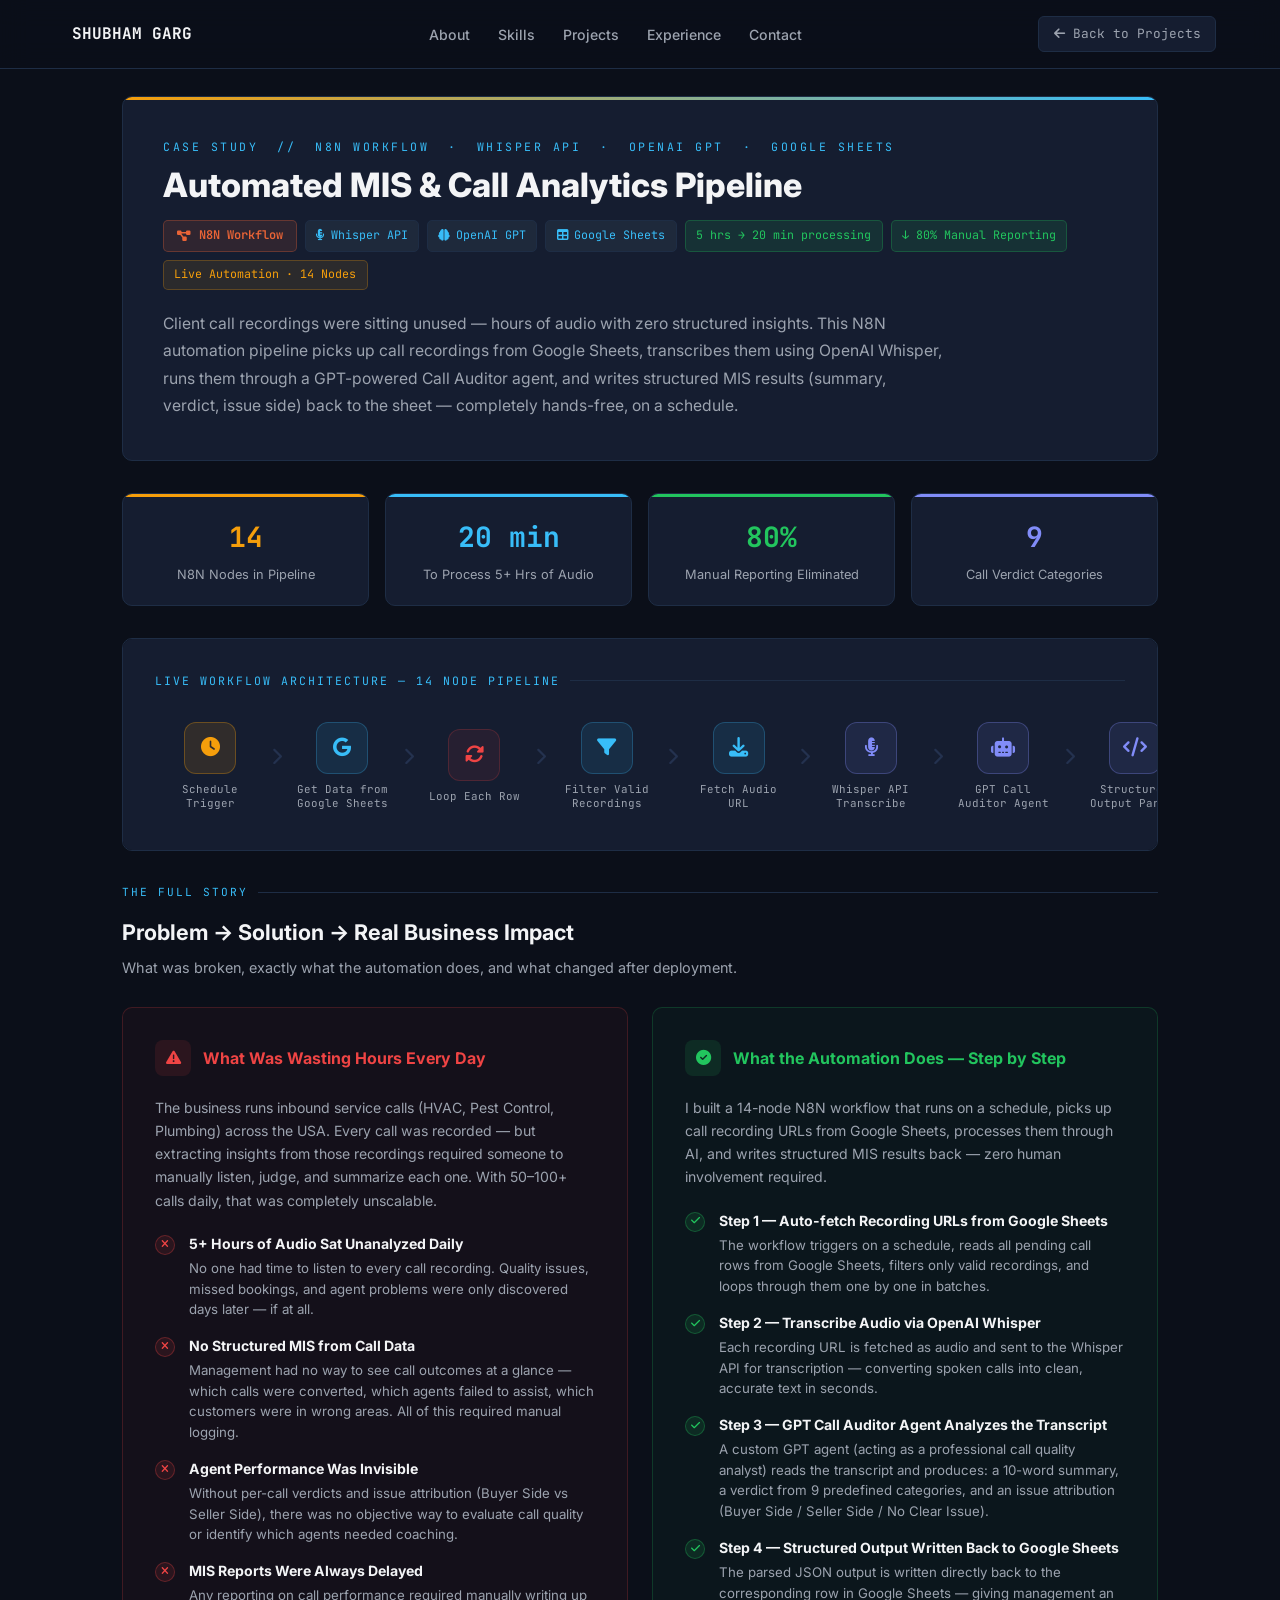
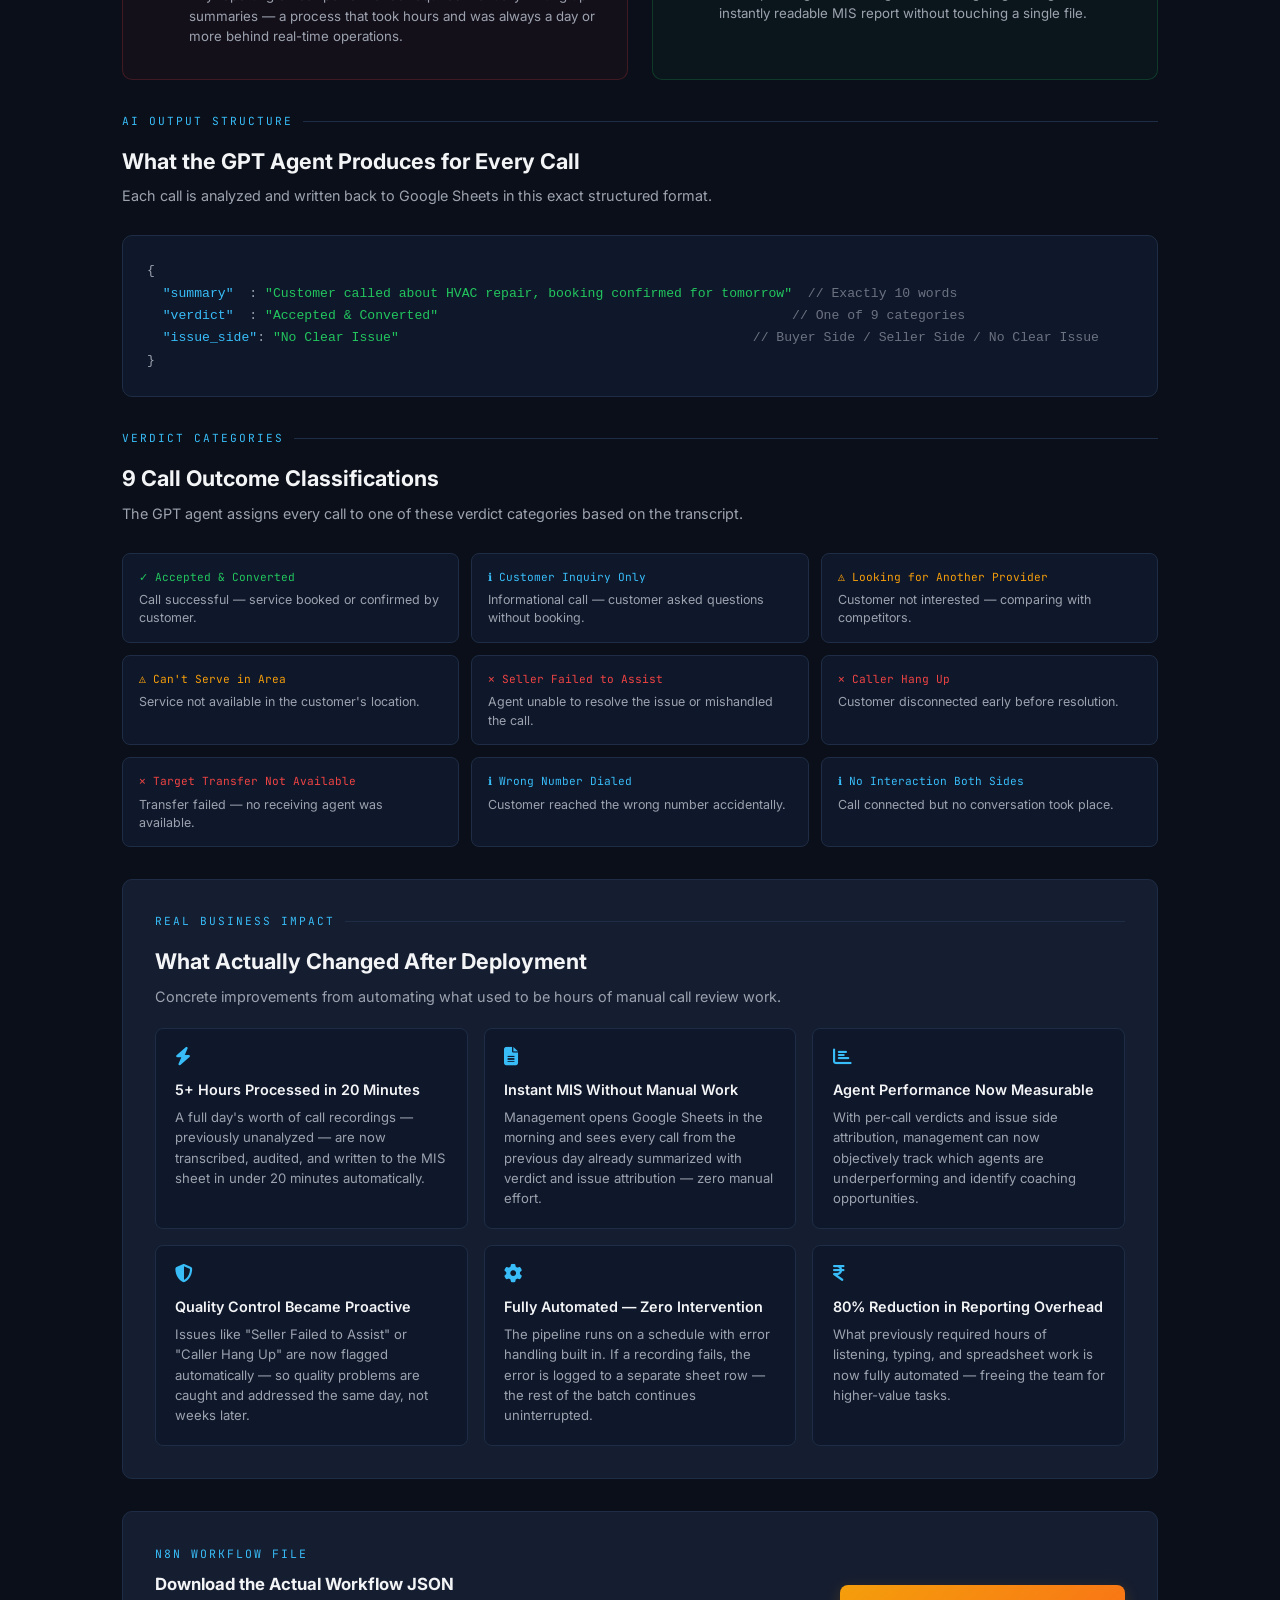
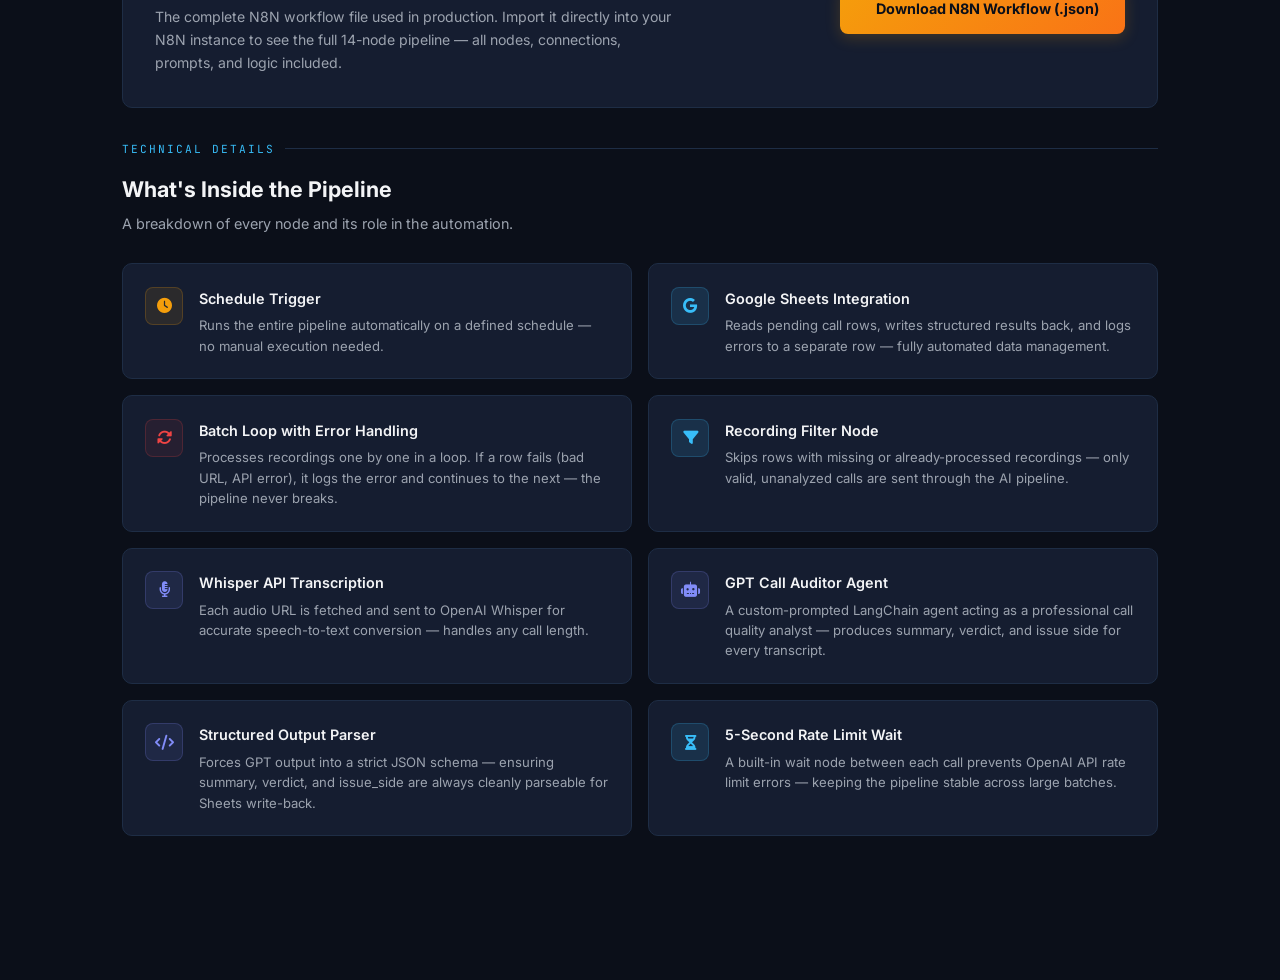
==== call-analytics.html @ 80f6475e "Add files via upload" ====
<!DOCTYPE html>
<html lang="en">
<head>
    <meta charset="UTF-8">
    <meta name="viewport" content="width=device-width, initial-scale=1.0">
    <title>Automated Call Analytics Pipeline | Shubham Garg</title>
    <link rel="preconnect" href="https://fonts.googleapis.com">
    <link rel="preconnect" href="https://fonts.gstatic.com" crossorigin>
    <link href="https://fonts.googleapis.com/css2?family=Inter:wght@300;400;500;600;700;800&family=JetBrains+Mono:wght@400;500&display=swap" rel="stylesheet">
    <link rel="stylesheet" href="https://cdnjs.cloudflare.com/ajax/libs/font-awesome/6.4.0/css/all.min.css">
    <style>
        :root{
            --bg:#0B0F19;--card:#151D30;--card2:#0F172A;
            --accent:#38BDF8;--accent-dim:rgba(56,189,248,.12);--accent-glow:rgba(56,189,248,.25);
            --green:#22C55E;--green-dim:rgba(34,197,94,.12);
            --red:#EF4444;--red-dim:rgba(239,68,68,.1);
            --amber:#F59E0B;--amber-dim:rgba(245,158,11,.1);
            --purple:#818CF8;--purple-dim:rgba(129,140,248,.1);
            --t1:#F3F4F6;--t2:#9CA3AF;--t3:#6B7280;
            --border:#1E2D45;--border-light:#24324F;
            --sans:'Inter',sans-serif;--mono:'JetBrains Mono',monospace;--r:10px;
        }
        *{margin:0;padding:0;box-sizing:border-box}
        html{scroll-behavior:smooth}
        body{background:var(--bg);color:var(--t1);font-family:var(--sans);line-height:1.65;padding-bottom:5rem}
        ::-webkit-scrollbar{width:6px}
        ::-webkit-scrollbar-track{background:var(--bg)}
        ::-webkit-scrollbar-thumb{background:var(--border-light);border-radius:3px}
        ::-webkit-scrollbar-thumb:hover{background:var(--accent)}

        /* NAV */
        nav{position:fixed;top:0;left:0;width:100%;background:rgba(11,15,25,.92);
            backdrop-filter:blur(14px);border-bottom:1px solid var(--border);z-index:1000;
            display:flex;justify-content:space-between;align-items:center;padding:1rem 5%}
        .nav-logo{font-family:var(--mono);font-size:1rem;font-weight:700;color:var(--t1);
            display:flex;align-items:center;gap:.5rem;text-decoration:none}
        .nav-logo i{color:var(--accent)}
        .nav-links{display:flex;list-style:none;gap:1.75rem}
        .nav-links a{color:var(--t2);text-decoration:none;font-size:.88rem;font-weight:500;transition:color .25s}
        .nav-links a:hover{color:var(--accent)}
        .nav-back{display:inline-flex;align-items:center;gap:.5rem;color:var(--t2);text-decoration:none;
            font-family:var(--mono);font-size:.8rem;background:var(--card);
            border:1px solid var(--border);padding:.4rem .9rem;border-radius:6px;transition:all .25s}
        .nav-back:hover{color:var(--accent);border-color:var(--accent)}

        /* LAYOUT */
        .container{max-width:1100px;margin:0 auto;padding:6rem 2rem 2rem}

        /* HERO CARD */
        .proj-hero{padding:2.5rem;background:var(--card);border:1px solid var(--border);
            border-radius:var(--r);margin-bottom:2rem;position:relative;overflow:hidden}
        .eyebrow{font-family:var(--mono);font-size:.72rem;color:var(--accent);text-transform:uppercase;
            letter-spacing:2.5px;margin-bottom:.6rem;display:block}
        .proj-title{font-size:2.1rem;font-weight:800;margin-bottom:1rem;line-height:1.15}
        .proj-summary{color:var(--t2);font-size:.98rem;max-width:780px;line-height:1.75}
        .pill-row{display:flex;flex-wrap:wrap;gap:.5rem;margin-bottom:1.25rem}
        .pill{font-family:var(--mono);font-size:.73rem;background:#1E293B;color:var(--accent);
            padding:.28rem .65rem;border-radius:5px;border:1px solid var(--border)}
        .pill.green{color:var(--green);background:var(--green-dim);border-color:rgba(34,197,94,.25)}
        .pill.amber{color:var(--amber);background:var(--amber-dim);border-color:rgba(245,158,11,.25)}
        .pill.purple{color:var(--purple);background:var(--purple-dim);border-color:rgba(129,140,248,.25)}

        /* KPI ROW */
        .kpi-row{display:grid;grid-template-columns:repeat(4,1fr);gap:1rem;margin-bottom:2rem}
        .kpi{background:var(--card);border:1px solid var(--border);border-radius:var(--r);
            padding:1.25rem 1.5rem;position:relative;overflow:hidden;text-align:center}
        .kpi::before{content:'';position:absolute;top:0;left:0;width:100%;height:3px}
        .kpi.blue::before{background:var(--accent)}
        .kpi.green::before{background:var(--green)}
        .kpi.amber::before{background:var(--amber)}
        .kpi.purple::before{background:var(--purple)}
        .kpi-val{font-family:var(--mono);font-size:1.75rem;font-weight:700;margin-bottom:.25rem}
        .kpi.blue .kpi-val{color:var(--accent)}
        .kpi.green .kpi-val{color:var(--green)}
        .kpi.amber .kpi-val{color:var(--amber)}
        .kpi.purple .kpi-val{color:var(--purple)}
        .kpi-label{font-size:.8rem;color:var(--t2)}

        /* DASHBOARD FRAME */
        .frame-wrap{background:var(--card);border:1px solid var(--border);border-radius:var(--r);
            overflow:hidden;margin-bottom:2rem;box-shadow:0 12px 40px rgba(0,0,0,.5)}
        .frame-bar{background:var(--card2);padding:.85rem 1.25rem;
            display:flex;justify-content:space-between;align-items:center;
            font-family:var(--mono);font-size:.76rem;color:var(--t2)}
        .frame-bar.top{border-bottom:1px solid var(--border)}
        .frame-bar.bottom{border-top:1px solid var(--border)}
        .fdot{width:8px;height:8px;border-radius:50%;display:inline-block;margin-right:.4rem}
        .fdot.blue{background:var(--accent)}
        .fdot.green{background:var(--green)}
        .iframe-std{position:relative;width:100%;padding-bottom:56.25%;background:var(--card2)}
        .iframe-std iframe{position:absolute;top:0;left:0;width:100%;height:100%;border:none}
        .iframe-tall{position:relative;width:100%;height:650px;background:var(--card2)}
        .iframe-tall iframe{width:100%;height:100%;border:none}

        /* SECTION */
        .sec{margin-bottom:1.75rem}
        .sec-label{font-family:var(--mono);font-size:.7rem;color:var(--accent);text-transform:uppercase;
            letter-spacing:2px;margin-bottom:.85rem;display:flex;align-items:center;gap:.6rem}
        .sec-label::after{content:'';flex:1;height:1px;background:var(--border)}
        .sec-title{font-size:1.35rem;font-weight:700;margin-bottom:.3rem}
        .sec-sub{font-size:.9rem;color:var(--t2);margin-bottom:1.5rem;line-height:1.6}

        /* STORY GRID */
        .story-grid{display:grid;grid-template-columns:1fr 1fr;gap:1.5rem;margin-bottom:2rem}
        .story-card{border-radius:var(--r);padding:2rem;border:1px solid var(--border)}
        .story-card.problem{background:rgba(239,68,68,.04);border-color:rgba(239,68,68,.2)}
        .story-card.solution{background:rgba(34,197,94,.04);border-color:rgba(34,197,94,.2)}
        .story-head{display:flex;align-items:center;gap:.75rem;margin-bottom:1.25rem}
        .sicon{width:36px;height:36px;border-radius:8px;display:flex;align-items:center;
            justify-content:center;font-size:.95rem;flex-shrink:0}
        .problem .sicon{background:var(--red-dim);color:var(--red)}
        .solution .sicon{background:var(--green-dim);color:var(--green)}
        .story-head h3{font-size:1rem;font-weight:700}
        .problem .story-head h3{color:var(--red)}
        .solution .story-head h3{color:var(--green)}
        .story-intro{font-size:.88rem;color:var(--t2);margin-bottom:1.25rem;line-height:1.65}
        .ps-list{list-style:none;display:flex;flex-direction:column;gap:.9rem}
        .ps-item{display:flex;gap:.85rem;align-items:flex-start}
        .psdot{width:20px;height:20px;border-radius:50%;flex-shrink:0;display:flex;align-items:center;
            justify-content:center;font-size:.65rem;margin-top:3px}
        .problem .psdot{background:var(--red-dim);color:var(--red);border:1px solid rgba(239,68,68,.3)}
        .solution .psdot{background:var(--green-dim);color:var(--green);border:1px solid rgba(34,197,94,.3)}
        .ps-text strong{display:block;font-size:.88rem;color:var(--t1);margin-bottom:.18rem}
        .ps-text p{font-size:.83rem;color:var(--t2);line-height:1.55}

        /* IMPACT SECTION */
        .impact-wrap{background:var(--card);border:1px solid var(--border);border-radius:var(--r);
            padding:2rem;margin-bottom:2rem}
        .impact-grid{display:grid;grid-template-columns:repeat(3,1fr);gap:1rem;margin-top:1.25rem}
        .impact-card{background:var(--card2);border:1px solid var(--border);border-radius:8px;padding:1.2rem}
        .impact-card i{font-size:1.15rem;margin-bottom:.7rem;display:block;color:var(--accent)}
        .impact-card h4{font-size:.9rem;font-weight:600;margin-bottom:.35rem}
        .impact-card p{font-size:.82rem;color:var(--t2);line-height:1.55}

        /* FEATURES GRID */
        .feat-grid{display:grid;grid-template-columns:repeat(2,1fr);gap:1rem;margin-bottom:2rem}
        .feat-card{background:var(--card);border:1px solid var(--border);border-radius:var(--r);
            padding:1.4rem;display:flex;gap:1rem;align-items:flex-start;
            transition:border-color .25s}
        .feat-card:hover{border-color:var(--accent)}
        .feat-icon{width:38px;height:38px;background:var(--accent-dim);
            border:1px solid rgba(56,189,248,.2);border-radius:8px;display:flex;
            align-items:center;justify-content:center;color:var(--accent);font-size:.95rem;flex-shrink:0}
        .feat-card h4{font-size:.9rem;font-weight:600;margin-bottom:.3rem}
        .feat-card p{font-size:.82rem;color:var(--t2);line-height:1.55}

        /* CLIENT BANNER */
        .client-banner{background:var(--card);border:1px solid var(--border);border-radius:var(--r);
            padding:1.25rem 1.75rem;margin-bottom:1.5rem;display:flex;align-items:center;gap:1.5rem}
        .client-logo-box{border-radius:8px;padding:.4rem .85rem;
            display:flex;align-items:center;justify-content:center;flex-shrink:0;height:44px}
        .client-logo-box img{height:32px;width:auto;display:block}
        .client-info strong{font-size:.92rem}
        .client-info p{color:var(--t2);font-size:.83rem;margin-top:.2rem}

        /* RESPONSIVE */
        @media(max-width:768px){
            .kpi-row{grid-template-columns:1fr 1fr}
            .story-grid{grid-template-columns:1fr}
            .impact-grid{grid-template-columns:1fr}
            .feat-grid{grid-template-columns:1fr}
            .proj-title{font-size:1.65rem}
            nav{padding:.9rem 5%}
            .nav-links{display:none}
            .client-banner{flex-direction:column;align-items:flex-start}
        }
        .proj-hero::before{content:'';position:absolute;top:0;left:0;right:0;height:3px;
            background:linear-gradient(90deg,var(--amber),var(--accent))}

        /* WORKFLOW DIAGRAM */
        .flow-wrap{background:var(--card);border:1px solid var(--border);border-radius:var(--r);
            padding:2rem;margin-bottom:2rem;overflow-x:auto}
        .flow-title{font-family:var(--mono);font-size:.72rem;color:var(--accent);text-transform:uppercase;
            letter-spacing:2px;margin-bottom:1.5rem;display:flex;align-items:center;gap:.6rem}
        .flow-title::after{content:'';flex:1;height:1px;background:var(--border)}
        .flow-track{display:flex;align-items:center;gap:0;min-width:max-content;padding:.5rem 0}
        .flow-node{display:flex;flex-direction:column;align-items:center;gap:.5rem;min-width:110px}
        .flow-icon{width:52px;height:52px;border-radius:12px;display:flex;align-items:center;
            justify-content:center;font-size:1.2rem;border:1px solid;flex-shrink:0}
        .flow-icon.trigger{background:rgba(245,158,11,.12);border-color:rgba(245,158,11,.3);color:var(--amber)}
        .flow-icon.data{background:rgba(56,189,248,.1);border-color:rgba(56,189,248,.25);color:var(--accent)}
        .flow-icon.ai{background:rgba(129,140,248,.1);border-color:rgba(129,140,248,.3);color:var(--purple)}
        .flow-icon.output{background:rgba(34,197,94,.1);border-color:rgba(34,197,94,.25);color:var(--green)}
        .flow-icon.loop{background:rgba(239,68,68,.08);border-color:rgba(239,68,68,.2);color:var(--red)}
        .flow-label{font-family:var(--mono);font-size:.68rem;color:var(--t2);text-align:center;
            line-height:1.3;max-width:100px}
        .flow-arrow{color:var(--border-light);font-size:1.1rem;padding:0 .35rem;flex-shrink:0;
            margin-top:-20px}

        /* OUTPUT SCHEMA CARD */
        .schema-card{background:var(--card2);border:1px solid var(--border);border-radius:var(--r);
            padding:1.5rem;margin-bottom:2rem;font-family:var(--mono);font-size:.82rem}
        .schema-card pre{color:var(--t2);line-height:1.7;overflow-x:auto}
        .schema-card .key{color:var(--accent)}
        .schema-card .val{color:var(--green)}
        .schema-card .comment{color:var(--t3)}

        /* VERDICT GRID */
        .verdict-grid{display:grid;grid-template-columns:repeat(3,1fr);gap:.75rem;margin-top:1rem}
        .verdict-card{background:var(--card2);border:1px solid var(--border);border-radius:8px;
            padding:.9rem 1rem;font-size:.82rem}
        .verdict-card .tag{font-family:var(--mono);font-size:.7rem;margin-bottom:.3rem}
        .verdict-card p{color:var(--t2);font-size:.78rem;line-height:1.45}
        .verdict-card.success .tag{color:var(--green)}
        .verdict-card.warn .tag{color:var(--amber)}
        .verdict-card.fail .tag{color:var(--red)}
        .verdict-card.info .tag{color:var(--accent)}

        /* DOWNLOAD BTN */
        .download-btn{display:inline-flex;align-items:center;gap:.7rem;padding:.8rem 1.6rem;
            border-radius:8px;font-size:.9rem;font-weight:700;text-decoration:none;
            background:linear-gradient(135deg,var(--amber),#F97316);color:#0B0F19;
            transition:all .3s;box-shadow:0 4px 15px rgba(245,158,11,.2)}
        .download-btn:hover{transform:translateY(-2px);box-shadow:0 8px 25px rgba(245,158,11,.35)}
        .download-btn i{font-size:1rem}

        /* N8N BADGE */
        .n8n-badge{display:inline-flex;align-items:center;gap:.5rem;
            background:rgba(234,100,54,.12);border:1px solid rgba(234,100,54,.3);
            color:#EA6436;padding:.3rem .8rem;border-radius:5px;
            font-family:var(--mono);font-size:.75rem;font-weight:600}

        @media(max-width:768px){
            .verdict-grid{grid-template-columns:1fr 1fr}
            .flow-track{gap:0}
        }
    </style>
</head>
<body>

<nav>
    <a href="index.html" class="nav-logo"><i class="fa-solid fa-chart-network"></i> SHUBHAM GARG</a>
    <ul class="nav-links">
        <li><a href="index.html#about">About</a></li>
        <li><a href="index.html#skills">Skills</a></li>
        <li><a href="index.html#projects">Projects</a></li>
        <li><a href="index.html#experience">Experience</a></li>
        <li><a href="index.html#contact">Contact</a></li>
    </ul>
    <a href="index.html#projects" class="nav-back"><i class="fa-solid fa-arrow-left"></i> Back to Projects</a>
</nav>

<div class="container">

    <!-- HERO -->
    <div class="proj-hero">
        <span class="eyebrow">Case Study &nbsp;// &nbsp;N8N Workflow &nbsp;·&nbsp; Whisper API &nbsp;·&nbsp; OpenAI GPT &nbsp;·&nbsp; Google Sheets</span>
        <h1 class="proj-title">Automated MIS & Call Analytics Pipeline</h1>
        <div class="pill-row">
            <span class="n8n-badge"><i class="fa-solid fa-diagram-project"></i> N8N Workflow</span>
            <span class="pill"><i class="fa-solid fa-microphone-lines" style="margin-right:.35rem"></i>Whisper API</span>
            <span class="pill"><i class="fa-solid fa-brain" style="margin-right:.35rem"></i>OpenAI GPT</span>
            <span class="pill"><i class="fa-solid fa-table" style="margin-right:.35rem"></i>Google Sheets</span>
            <span class="pill green">5 hrs → 20 min processing</span>
            <span class="pill green">↓ 80% Manual Reporting</span>
            <span class="pill amber">Live Automation · 14 Nodes</span>
        </div>
        <p class="proj-summary">Client call recordings were sitting unused — hours of audio with zero structured insights. This N8N automation pipeline picks up call recordings from Google Sheets, transcribes them using OpenAI Whisper, runs them through a GPT-powered Call Auditor agent, and writes structured MIS results (summary, verdict, issue side) back to the sheet — completely hands-free, on a schedule.</p>
    </div>

    <!-- KPIs -->
    <div class="kpi-row">
        <div class="kpi amber"><div class="kpi-val">14</div><div class="kpi-label">N8N Nodes in Pipeline</div></div>
        <div class="kpi blue"><div class="kpi-val">20 min</div><div class="kpi-label">To Process 5+ Hrs of Audio</div></div>
        <div class="kpi green"><div class="kpi-val">80%</div><div class="kpi-label">Manual Reporting Eliminated</div></div>
        <div class="kpi purple"><div class="kpi-val">9</div><div class="kpi-label">Call Verdict Categories</div></div>
    </div>

    <!-- WORKFLOW DIAGRAM -->
    <div class="flow-wrap">
        <div class="flow-title">Live Workflow Architecture — 14 Node Pipeline</div>
        <div class="flow-track">

            <div class="flow-node">
                <div class="flow-icon trigger"><i class="fa-solid fa-clock"></i></div>
                <div class="flow-label">Schedule Trigger</div>
            </div>
            <div class="flow-arrow"><i class="fa-solid fa-chevron-right"></i></div>

            <div class="flow-node">
                <div class="flow-icon data"><i class="fa-brands fa-google"></i></div>
                <div class="flow-label">Get Data from Google Sheets</div>
            </div>
            <div class="flow-arrow"><i class="fa-solid fa-chevron-right"></i></div>

            <div class="flow-node">
                <div class="flow-icon loop"><i class="fa-solid fa-rotate"></i></div>
                <div class="flow-label">Loop Each Row</div>
            </div>
            <div class="flow-arrow"><i class="fa-solid fa-chevron-right"></i></div>

            <div class="flow-node">
                <div class="flow-icon data"><i class="fa-solid fa-filter"></i></div>
                <div class="flow-label">Filter Valid Recordings</div>
            </div>
            <div class="flow-arrow"><i class="fa-solid fa-chevron-right"></i></div>

            <div class="flow-node">
                <div class="flow-icon data"><i class="fa-solid fa-download"></i></div>
                <div class="flow-label">Fetch Audio URL</div>
            </div>
            <div class="flow-arrow"><i class="fa-solid fa-chevron-right"></i></div>

            <div class="flow-node">
                <div class="flow-icon ai"><i class="fa-solid fa-microphone-lines"></i></div>
                <div class="flow-label">Whisper API Transcribe</div>
            </div>
            <div class="flow-arrow"><i class="fa-solid fa-chevron-right"></i></div>

            <div class="flow-node">
                <div class="flow-icon ai"><i class="fa-solid fa-robot"></i></div>
                <div class="flow-label">GPT Call Auditor Agent</div>
            </div>
            <div class="flow-arrow"><i class="fa-solid fa-chevron-right"></i></div>

            <div class="flow-node">
                <div class="flow-icon ai"><i class="fa-solid fa-code"></i></div>
                <div class="flow-label">Structured Output Parser</div>
            </div>
            <div class="flow-arrow"><i class="fa-solid fa-chevron-right"></i></div>

            <div class="flow-node">
                <div class="flow-icon data"><i class="fa-solid fa-hourglass-half"></i></div>
                <div class="flow-label">Wait 5s (Rate Limit)</div>
            </div>
            <div class="flow-arrow"><i class="fa-solid fa-chevron-right"></i></div>

            <div class="flow-node">
                <div class="flow-icon output"><i class="fa-brands fa-google"></i></div>
                <div class="flow-label">Write Results to Sheet</div>
            </div>
            <div class="flow-arrow"><i class="fa-solid fa-chevron-right"></i></div>

            <div class="flow-node">
                <div class="flow-icon output"><i class="fa-solid fa-circle-check"></i></div>
                <div class="flow-label">Workflow Complete</div>
            </div>

        </div>
    </div>

    <!-- STORY -->
    <div class="sec">
        <div class="sec-label">The Full Story</div>
        <div class="sec-title">Problem → Solution → Real Business Impact</div>
        <div class="sec-sub">What was broken, exactly what the automation does, and what changed after deployment.</div>
    </div>

    <div class="story-grid">
        <div class="story-card problem">
            <div class="story-head">
                <div class="sicon"><i class="fa-solid fa-triangle-exclamation"></i></div>
                <h3>What Was Wasting Hours Every Day</h3>
            </div>
            <p class="story-intro">The business runs inbound service calls (HVAC, Pest Control, Plumbing) across the USA. Every call was recorded — but extracting insights from those recordings required someone to manually listen, judge, and summarize each one. With 50–100+ calls daily, that was completely unscalable.</p>
            <ul class="ps-list">
                <li class="ps-item">
                    <div class="psdot"><i class="fa-solid fa-xmark"></i></div>
                    <div class="ps-text">
                        <strong>5+ Hours of Audio Sat Unanalyzed Daily</strong>
                        <p>No one had time to listen to every call recording. Quality issues, missed bookings, and agent problems were only discovered days later — if at all.</p>
                    </div>
                </li>
                <li class="ps-item">
                    <div class="psdot"><i class="fa-solid fa-xmark"></i></div>
                    <div class="ps-text">
                        <strong>No Structured MIS from Call Data</strong>
                        <p>Management had no way to see call outcomes at a glance — which calls were converted, which agents failed to assist, which customers were in wrong areas. All of this required manual logging.</p>
                    </div>
                </li>
                <li class="ps-item">
                    <div class="psdot"><i class="fa-solid fa-xmark"></i></div>
                    <div class="ps-text">
                        <strong>Agent Performance Was Invisible</strong>
                        <p>Without per-call verdicts and issue attribution (Buyer Side vs Seller Side), there was no objective way to evaluate call quality or identify which agents needed coaching.</p>
                    </div>
                </li>
                <li class="ps-item">
                    <div class="psdot"><i class="fa-solid fa-xmark"></i></div>
                    <div class="ps-text">
                        <strong>MIS Reports Were Always Delayed</strong>
                        <p>Any reporting on call performance required manually writing up summaries — a process that took hours and was always a day or more behind real-time operations.</p>
                    </div>
                </li>
            </ul>
        </div>

        <div class="story-card solution">
            <div class="story-head">
                <div class="sicon"><i class="fa-solid fa-circle-check"></i></div>
                <h3>What the Automation Does — Step by Step</h3>
            </div>
            <p class="story-intro">I built a 14-node N8N workflow that runs on a schedule, picks up call recording URLs from Google Sheets, processes them through AI, and writes structured MIS results back — zero human involvement required.</p>
            <ul class="ps-list">
                <li class="ps-item">
                    <div class="psdot"><i class="fa-solid fa-check"></i></div>
                    <div class="ps-text">
                        <strong>Step 1 — Auto-fetch Recording URLs from Google Sheets</strong>
                        <p>The workflow triggers on a schedule, reads all pending call rows from Google Sheets, filters only valid recordings, and loops through them one by one in batches.</p>
                    </div>
                </li>
                <li class="ps-item">
                    <div class="psdot"><i class="fa-solid fa-check"></i></div>
                    <div class="ps-text">
                        <strong>Step 2 — Transcribe Audio via OpenAI Whisper</strong>
                        <p>Each recording URL is fetched as audio and sent to the Whisper API for transcription — converting spoken calls into clean, accurate text in seconds.</p>
                    </div>
                </li>
                <li class="ps-item">
                    <div class="psdot"><i class="fa-solid fa-check"></i></div>
                    <div class="ps-text">
                        <strong>Step 3 — GPT Call Auditor Agent Analyzes the Transcript</strong>
                        <p>A custom GPT agent (acting as a professional call quality analyst) reads the transcript and produces: a 10-word summary, a verdict from 9 predefined categories, and an issue attribution (Buyer Side / Seller Side / No Clear Issue).</p>
                    </div>
                </li>
                <li class="ps-item">
                    <div class="psdot"><i class="fa-solid fa-check"></i></div>
                    <div class="ps-text">
                        <strong>Step 4 — Structured Output Written Back to Google Sheets</strong>
                        <p>The parsed JSON output is written directly back to the corresponding row in Google Sheets — giving management an instantly readable MIS report without touching a single file.</p>
                    </div>
                </li>
            </ul>
        </div>
    </div>

    <!-- AI OUTPUT SCHEMA -->
    <div class="sec">
        <div class="sec-label">AI Output Structure</div>
        <div class="sec-title">What the GPT Agent Produces for Every Call</div>
        <div class="sec-sub">Each call is analyzed and written back to Google Sheets in this exact structured format.</div>
    </div>

    <div class="schema-card">
        <pre>{
  <span class="key">"summary"</span>  : <span class="val">"Customer called about HVAC repair, booking confirmed for tomorrow"</span>  <span class="comment">// Exactly 10 words</span>
  <span class="key">"verdict"</span>  : <span class="val">"Accepted &amp; Converted"</span>                                             <span class="comment">// One of 9 categories</span>
  <span class="key">"issue_side"</span>: <span class="val">"No Clear Issue"</span>                                             <span class="comment">// Buyer Side / Seller Side / No Clear Issue</span>
}</pre>
    </div>

    <!-- VERDICT CATEGORIES -->
    <div class="sec">
        <div class="sec-label">Verdict Categories</div>
        <div class="sec-title">9 Call Outcome Classifications</div>
        <div class="sec-sub">The GPT agent assigns every call to one of these verdict categories based on the transcript.</div>
    </div>

    <div class="verdict-grid">
        <div class="verdict-card success">
            <div class="tag">✓ Accepted &amp; Converted</div>
            <p>Call successful — service booked or confirmed by customer.</p>
        </div>
        <div class="verdict-card info">
            <div class="tag">ℹ Customer Inquiry Only</div>
            <p>Informational call — customer asked questions without booking.</p>
        </div>
        <div class="verdict-card warn">
            <div class="tag">⚠ Looking for Another Provider</div>
            <p>Customer not interested — comparing with competitors.</p>
        </div>
        <div class="verdict-card warn">
            <div class="tag">⚠ Can't Serve in Area</div>
            <p>Service not available in the customer's location.</p>
        </div>
        <div class="verdict-card fail">
            <div class="tag">✕ Seller Failed to Assist</div>
            <p>Agent unable to resolve the issue or mishandled the call.</p>
        </div>
        <div class="verdict-card fail">
            <div class="tag">✕ Caller Hang Up</div>
            <p>Customer disconnected early before resolution.</p>
        </div>
        <div class="verdict-card fail">
            <div class="tag">✕ Target Transfer Not Available</div>
            <p>Transfer failed — no receiving agent was available.</p>
        </div>
        <div class="verdict-card info">
            <div class="tag">ℹ Wrong Number Dialed</div>
            <p>Customer reached the wrong number accidentally.</p>
        </div>
        <div class="verdict-card info">
            <div class="tag">ℹ No Interaction Both Sides</div>
            <p>Call connected but no conversation took place.</p>
        </div>
    </div>

    <!-- IMPACT -->
    <div class="impact-wrap" style="margin-top:2rem">
        <div class="sec-label">Real Business Impact</div>
        <div class="sec-title">What Actually Changed After Deployment</div>
        <p class="sec-sub" style="margin-bottom:0">Concrete improvements from automating what used to be hours of manual call review work.</p>
        <div class="impact-grid">
            <div class="impact-card">
                <i class="fa-solid fa-bolt"></i>
                <h4>5+ Hours Processed in 20 Minutes</h4>
                <p>A full day's worth of call recordings — previously unanalyzed — are now transcribed, audited, and written to the MIS sheet in under 20 minutes automatically.</p>
            </div>
            <div class="impact-card">
                <i class="fa-solid fa-file-lines"></i>
                <h4>Instant MIS Without Manual Work</h4>
                <p>Management opens Google Sheets in the morning and sees every call from the previous day already summarized with verdict and issue attribution — zero manual effort.</p>
            </div>
            <div class="impact-card">
                <i class="fa-solid fa-chart-bar"></i>
                <h4>Agent Performance Now Measurable</h4>
                <p>With per-call verdicts and issue side attribution, management can now objectively track which agents are underperforming and identify coaching opportunities.</p>
            </div>
            <div class="impact-card">
                <i class="fa-solid fa-shield-halved"></i>
                <h4>Quality Control Became Proactive</h4>
                <p>Issues like "Seller Failed to Assist" or "Caller Hang Up" are now flagged automatically — so quality problems are caught and addressed the same day, not weeks later.</p>
            </div>
            <div class="impact-card">
                <i class="fa-solid fa-gear"></i>
                <h4>Fully Automated — Zero Intervention</h4>
                <p>The pipeline runs on a schedule with error handling built in. If a recording fails, the error is logged to a separate sheet row — the rest of the batch continues uninterrupted.</p>
            </div>
            <div class="impact-card">
                <i class="fa-solid fa-indian-rupee-sign"></i>
                <h4>80% Reduction in Reporting Overhead</h4>
                <p>What previously required hours of listening, typing, and spreadsheet work is now fully automated — freeing the team for higher-value tasks.</p>
            </div>
        </div>
    </div>

    <!-- DOWNLOAD N8N -->
    <div style="background:var(--card);border:1px solid var(--border);border-radius:var(--r);padding:2rem;margin-top:2rem;display:flex;align-items:center;justify-content:space-between;flex-wrap:wrap;gap:1.5rem">
        <div>
            <p style="font-family:var(--mono);font-size:.72rem;color:var(--accent);text-transform:uppercase;letter-spacing:2px;margin-bottom:.5rem">N8N Workflow File</p>
            <h3 style="font-size:1.05rem;margin-bottom:.4rem">Download the Actual Workflow JSON</h3>
            <p style="color:var(--t2);font-size:.88rem;max-width:520px">The complete N8N workflow file used in production. Import it directly into your N8N instance to see the full 14-node pipeline — all nodes, connections, prompts, and logic included.</p>
        </div>
        <a href="Audio_transcribe_with_open_AI_whisper.json" download class="download-btn">
            <i class="fa-solid fa-arrow-down-to-line"></i> Download N8N Workflow (.json)
        </a>
    </div>

    <!-- FEATURES -->
    <div class="sec" style="margin-top:2rem">
        <div class="sec-label">Technical Details</div>
        <div class="sec-title">What's Inside the Pipeline</div>
        <div class="sec-sub">A breakdown of every node and its role in the automation.</div>
    </div>
    <div class="feat-grid">
        <div class="feat-card"><div class="feat-icon" style="background:rgba(245,158,11,.1);border-color:rgba(245,158,11,.2);color:var(--amber)"><i class="fa-solid fa-clock"></i></div><div><h4>Schedule Trigger</h4><p>Runs the entire pipeline automatically on a defined schedule — no manual execution needed.</p></div></div>
        <div class="feat-card"><div class="feat-icon"><i class="fa-brands fa-google"></i></div><div><h4>Google Sheets Integration</h4><p>Reads pending call rows, writes structured results back, and logs errors to a separate row — fully automated data management.</p></div></div>
        <div class="feat-card"><div class="feat-icon" style="background:rgba(239,68,68,.08);border-color:rgba(239,68,68,.2);color:var(--red)"><i class="fa-solid fa-rotate"></i></div><div><h4>Batch Loop with Error Handling</h4><p>Processes recordings one by one in a loop. If a row fails (bad URL, API error), it logs the error and continues to the next — the pipeline never breaks.</p></div></div>
        <div class="feat-card"><div class="feat-icon"><i class="fa-solid fa-filter"></i></div><div><h4>Recording Filter Node</h4><p>Skips rows with missing or already-processed recordings — only valid, unanalyzed calls are sent through the AI pipeline.</p></div></div>
        <div class="feat-card"><div class="feat-icon" style="background:rgba(129,140,248,.1);border-color:rgba(129,140,248,.2);color:var(--purple)"><i class="fa-solid fa-microphone-lines"></i></div><div><h4>Whisper API Transcription</h4><p>Each audio URL is fetched and sent to OpenAI Whisper for accurate speech-to-text conversion — handles any call length.</p></div></div>
        <div class="feat-card"><div class="feat-icon" style="background:rgba(129,140,248,.1);border-color:rgba(129,140,248,.2);color:var(--purple)"><i class="fa-solid fa-robot"></i></div><div><h4>GPT Call Auditor Agent</h4><p>A custom-prompted LangChain agent acting as a professional call quality analyst — produces summary, verdict, and issue side for every transcript.</p></div></div>
        <div class="feat-card"><div class="feat-icon" style="background:rgba(129,140,248,.1);border-color:rgba(129,140,248,.2);color:var(--purple)"><i class="fa-solid fa-code"></i></div><div><h4>Structured Output Parser</h4><p>Forces GPT output into a strict JSON schema — ensuring summary, verdict, and issue_side are always cleanly parseable for Sheets write-back.</p></div></div>
        <div class="feat-card"><div class="feat-icon"><i class="fa-solid fa-hourglass-half"></i></div><div><h4>5-Second Rate Limit Wait</h4><p>A built-in wait node between each call prevents OpenAI API rate limit errors — keeping the pipeline stable across large batches.</p></div></div>
    </div>

</div>
</body>
</html>
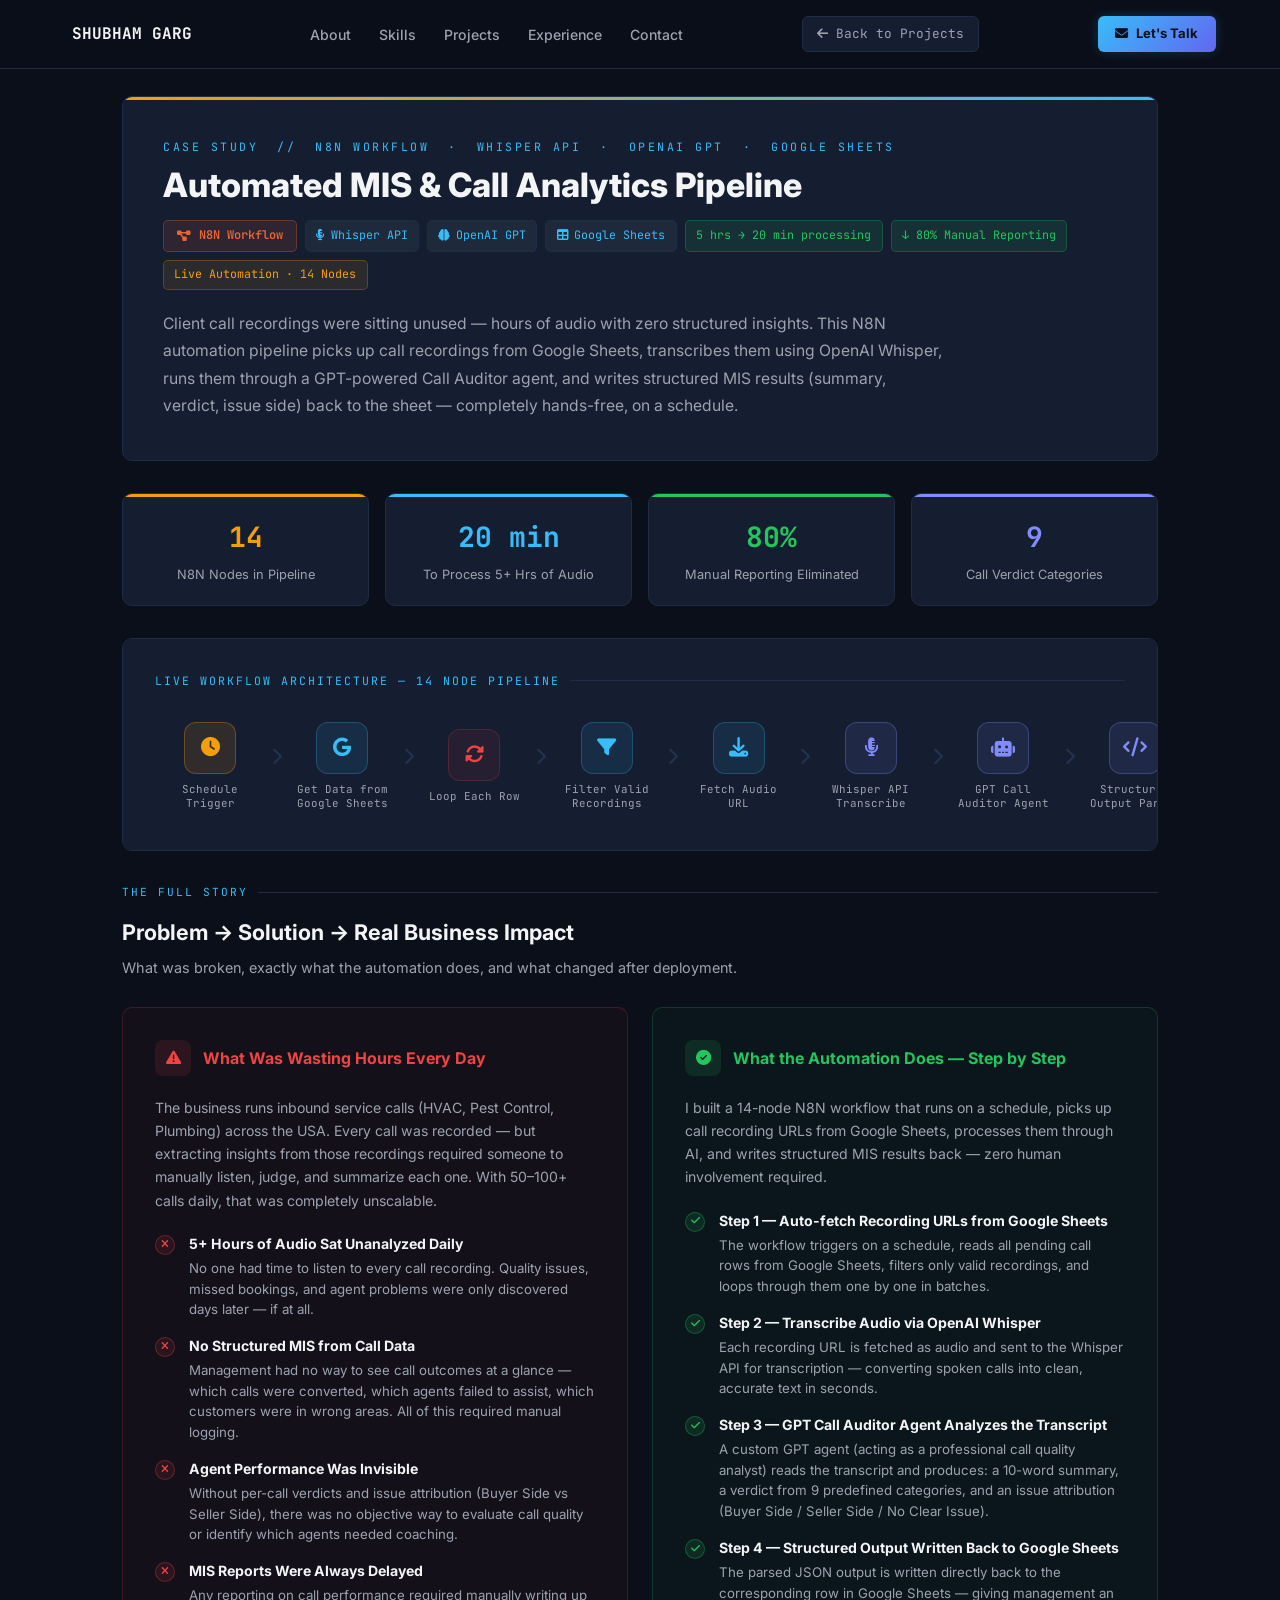
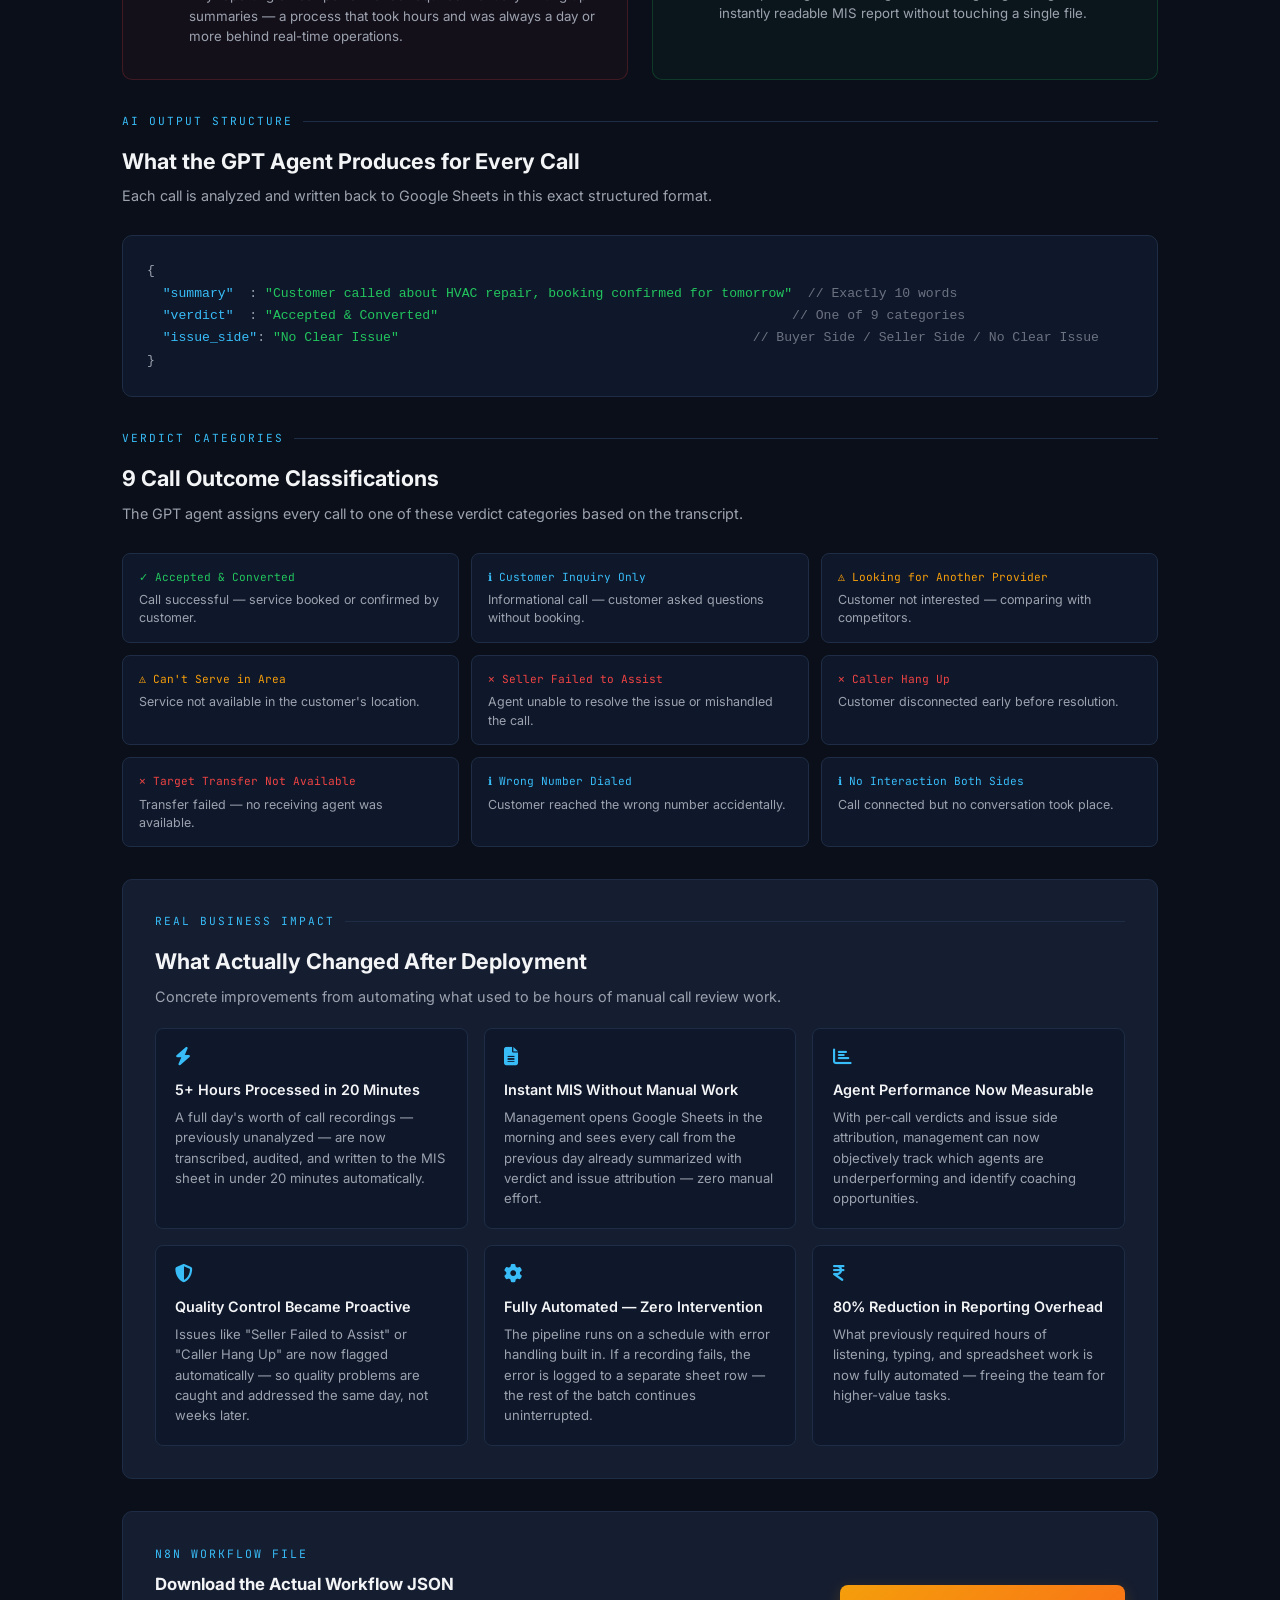
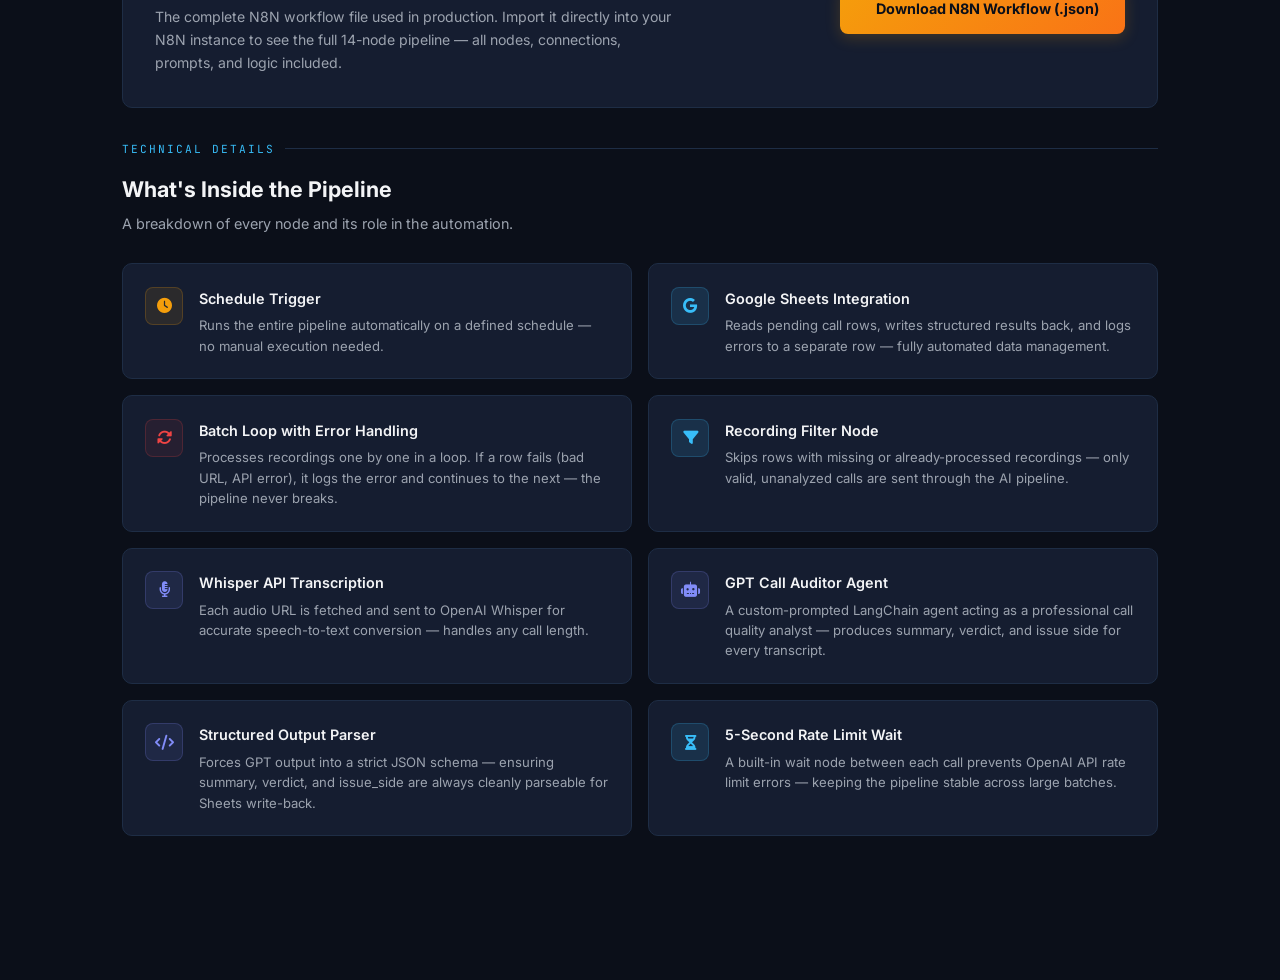
==== commit ea83fb1b: "Add files via upload" ====
--- a/call-analytics.html
+++ b/call-analytics.html
@@ -42,6 +42,8 @@
             font-family:var(--mono);font-size:.8rem;background:var(--card);
             border:1px solid var(--border);padding:.4rem .9rem;border-radius:6px;transition:all .25s}
         .nav-back:hover{color:var(--accent);border-color:var(--accent)}
+        .nav-email-btn{display:inline-flex;align-items:center;gap:.5rem;padding:.45rem 1.1rem;border-radius:6px;font-size:.82rem;font-weight:700;text-decoration:none;background:linear-gradient(135deg,var(--accent),#6366F1);color:#0B0F19;transition:all .3s;box-shadow:0 0 12px rgba(56,189,248,.2);white-space:nowrap}
+        .nav-email-btn:hover{transform:translateY(-1px);box-shadow:0 4px 20px rgba(56,189,248,.45)}
 
         /* LAYOUT */
         .container{max-width:1100px;margin:0 auto;padding:6rem 2rem 2rem}
@@ -238,6 +240,7 @@
         <li><a href="index.html#contact">Contact</a></li>
     </ul>
     <a href="index.html#projects" class="nav-back"><i class="fa-solid fa-arrow-left"></i> Back to Projects</a>
+    <a href="mailto:shubhamgrg33@gmail.com?subject=Reaching%20out%20%E2%80%94%20saw%20your%20portfolio" class="nav-email-btn"><i class="fa-solid fa-envelope"></i> Let's Talk</a>
 </nav>
 
 <div class="container">
